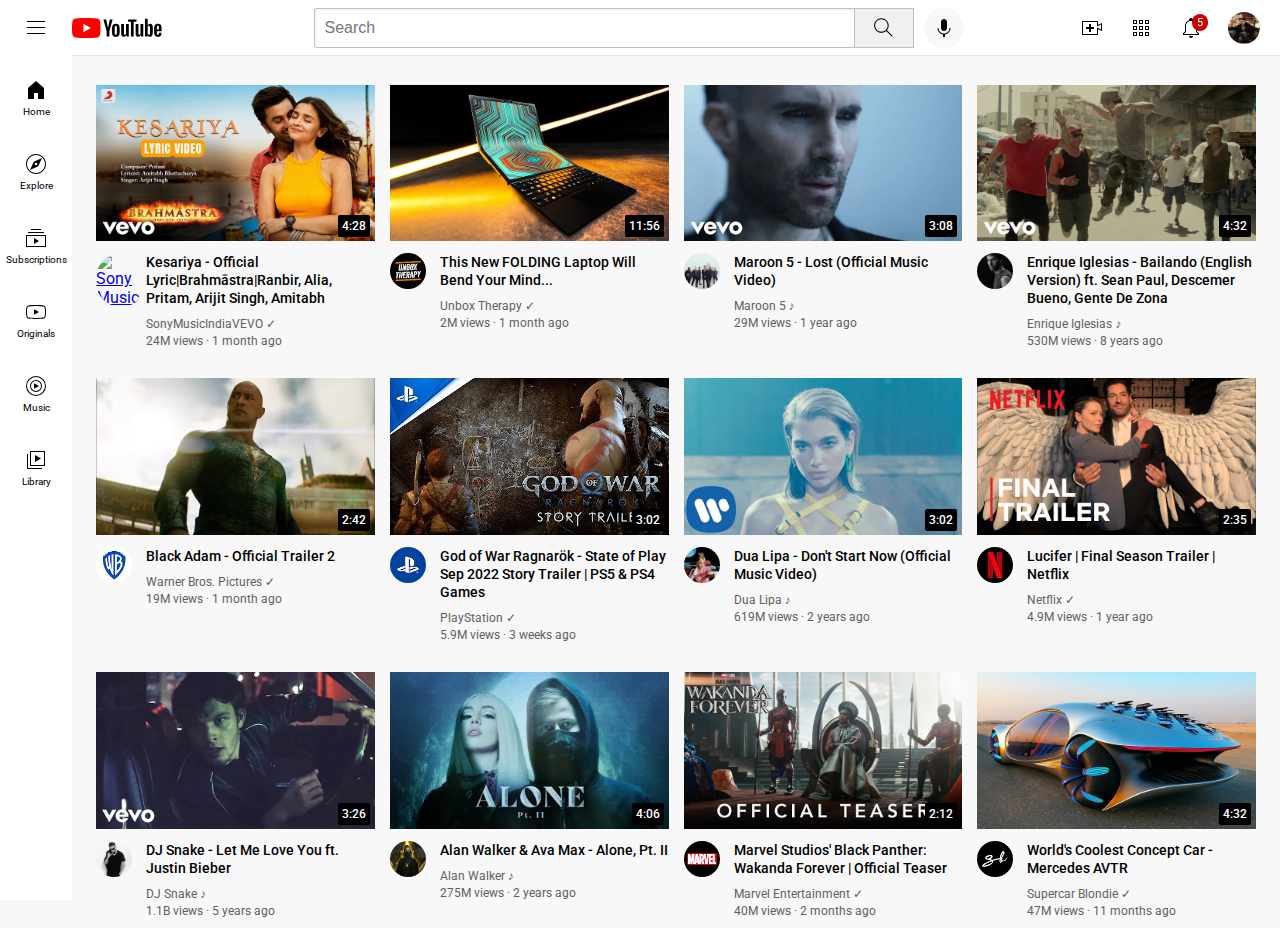
==== youtube.html @ 0675c81c "Add files via upload" ====
<!DOCTYPE html>
<html>
    <head>
        <title>YouTube</title>

        <link rel="icon" href="icons/youtube_logo.svg">
        <link rel="preconnect" href="https://fonts.googleapis.com">
        <link rel="preconnect" href="https://fonts.gstatic.com" crossorigin>
        <link href="https://fonts.googleapis.com/css2?family=Roboto:wght@400;500;700&display=swap" rel="stylesheet">
        <link rel="stylesheet" href="styles/general.css">
        <link rel="stylesheet" href="styles/header.css">
        <link rel="stylesheet" href="styles/sidebar.css">
        <link rel="stylesheet" href="styles/video.css">
    </head>
    <body>
        <header class="header">
            <div class="left-head">
                <img class="hamburger-menu" src="icons/hamburger-menu.svg" alt="Menu">
                <img class="youtube-logo" src="icons/youtube-logo.svg" alt="YouTube">
            </div>

            <div class="middle-head">
                <input class="search-bar" type="text" placeholder="Search" name="" id="">
                <button class="search-button">
                    <img class="search-icon" src="icons/search.svg" alt="Search">
                    <div class="tooltip">Search</div>
                </button>

                <button class="voice-search-button">
                    <img class="voice-search-icon" src="icons/voice-search-icon.svg" alt="Voice Search">
                    <div class="tooltip">Search with your voice</div>
                </button>
            </div>

            <div class="right-head">
                <div class="upload-icon-container">
                    <img class="upload-icon" src="icons/upload.svg" alt="Upload">
                    <div class="tooltip">Create</div>
                </div>
                
                <div class="youtube-apps-icon-container">
                    <img class="youtube-apps-icon" src="icons/youtube-apps.svg" alt="Apps">
                    <div class="tooltip">YouTube apps</div>
                </div>
                
                
                <div class="notifications-icon-container">
                    <img class="notifications-icon" src="icons/notifications.svg" alt="Notifications">
                    <div class="tooltip">Notifications</div>
                    
                    <div class="notifications-count">
                        5
                    </div>
                </div>
                <img class="current-user-pic" src="channels/rm1.jpg" alt="My Profile">
            </div>
            
        </header>

        <nav class="sidebar">
            <div class="sidebar-link">
                <img src="icons/home.svg" alt="Home">
                <div>Home</div>
            </div>

            <div class="sidebar-link">
                <img src="icons/explore.svg" alt="Explore">
                <div>Explore</div>
            </div>

            <div class="sidebar-link">
                <img src="icons/subscriptions.svg" alt="Subscriptions">
                <div>Subscriptions</div>
            </div>

            <div class="sidebar-link">
                <img src="icons/originals.svg" alt="Originals">
                <div>Originals</div>
            </div>

            <div class="sidebar-link">
                <img src="icons/youtube-music.svg" alt="Music">
                <div>Music</div>
            </div>

            <div class="sidebar-link">
                <img src="icons/library.svg" alt="Library">
                <div>Library</div>
            </div>
        </nav>

        <main>
            <section class="video-grid">
                <div class="video-preview">
                    <div class="thumbnail-row">
                        <a href="https://www.youtube.com/watch?v=g6fnFALEseI">
                            <img class="thumbnail" src="thumbnails/kesariya.webp" alt="Kesariya">
                        </a>
                        
                        <div class="video-time">
                            4:28
                        </div>
                    </div>
        
                    <div class="video-desc-grid">
                        <div class="channel-pic">
                            <a href="https://www.youtube.com/user/sonymusicindiaVEVO">
                                <img class="profile" src="channels/Sony.jpg" alt="Sony Music">
                            </a>
                        </div>
        
                        <div class="video-desc">
                            <p class="video-title">
                                Kesariya - Official Lyric|Brahmāstra|Ranbir, Alia, Pritam, Arijit Singh, Amitabh
                            </p>
                            
                            <p class="video-author">
                                SonyMusicIndiaVEVO &#10003;
                            </p>
                            
                            <p class="video-stats">
                                24M views &#183; 1 month ago
                            </p>
                        </div>
                    </div>
                </div>
        
                <div class="video-preview">
                    <div class="thumbnail-row">
                        <a href="https://www.youtube.com/watch?v=v0rhBaGAaVU">
                            <img class="thumbnail" src="thumbnails/laptop.webp" alt="Foldable Laptop">
                        </a>
    
                        <div class="video-time">
                            11:56
                        </div>
                    </div>
        
                    <div class="video-desc-grid">
                        <div class="channel-pic">
                            <a href="https://www.youtube.com/c/unboxtherapy">
                                <img class="profile" src="channels/unbox.jpg" alt="Unbox Therapy">
                            </a>
                        </div>
        
                        <div class="video-desc">
                            <p class="video-title">
                                This New FOLDING Laptop Will Bend Your Mind...
                            </p>
                            
                            <p class="video-author">
                                Unbox Therapy &#10003;
                            </p>
                            
                            <p class="video-stats">
                                2M views &#183; 1 month ago
                            </p>
                        </div>
                    </div>
                </div>
        
                <div class="video-preview">
                    <div class="thumbnail-row">
                        <a href="https://www.youtube.com/watch?v=U05fwua9-D4">
                            <img class="thumbnail" src="thumbnails/lost.webp" alt="Lost">
                        </a>
    
                        <div class="video-time">
                            3:08
                        </div>
                    </div>
        
                    <div class="video-desc-grid">
                        <div class="channel-pic">
                            <a href="https://www.youtube.com/user/Maroon5VEVO">
                                <img class="profile" src="channels/maroon.jpg" alt="Maroon 5">
                            </a>
                        </div>
        
                        <div class="video-desc">
                            <p class="video-title">
                                Maroon 5 - Lost (Official Music Video)
                            </p>
                            
                            <p class="video-author">
                                Maroon 5 &#9834;
                            </p>
                            
                            <p class="video-stats">
                                29M views &#183; 1 year ago
                            </p>
                        </div>
                    </div>
                </div>
        
                <div class="video-preview">
                    <div class="thumbnail-row">
                        <a href="https://www.youtube.com/watch?v=b8I-7Wk_Vbc">
                            <img class="thumbnail" src="thumbnails/bailando.webp" alt="Bailando">
                        </a>
    
                        <div class="video-time">
                            4:32
                        </div>
                    </div>
        
                    <div class="video-desc-grid">
                        <div class="channel-pic">
                            <a href="https://www.youtube.com/user/EnriqueIglesiasVEVO">
                                <img class="profile" src="channels/enrique.jpg" alt="Enrique Iglesias">
                            </a>
                        </div>
        
                        <div class="video-desc">
                            <p class="video-title">
                                Enrique Iglesias - Bailando (English Version) ft. Sean Paul, Descemer Bueno, Gente De Zona
                            </p>
                            
                            <p class="video-author">
                                Enrique Iglesias &#9834;
                            </p>
                            
                            <p class="video-stats">
                                530M views &#183; 8 years ago
                            </p>
                        </div>
                    </div>
                </div>
        
                <div class="video-preview">
                    <div class="thumbnail-row">
                        <a href="https://www.youtube.com/watch?v=mkomfZHG5q4">
                            <img class="thumbnail" src="thumbnails/black_adam.webp" alt="Black Adam">
                        </a>
    
                        <div class="video-time">
                            2:42
                        </div>
                    </div>
        
                    <div class="video-desc-grid">
                        <div class="channel-pic">
                            <a href="https://www.youtube.com/wbpictures">
                                <img class="profile" src="channels/wb.jpg" alt="Warner Bros. Pictures">
                            </a>
                        </div>
        
                        <div class="video-desc">
                            <p class="video-title">
                                Black Adam - Official Trailer 2
                            </p>
                            
                            <p class="video-author">
                                Warner Bros. Pictures &#10003;
                            </p>
                            
                            <p class="video-stats">
                                19M views &#183; 1 month ago
                            </p>
                        </div>
                    </div>
                </div>
        
                <div class="video-preview">
                    <div class="thumbnail-row">
                        <a href="https://www.youtube.com/watch?v=hfJ4Km46A-0">
                            <img class="thumbnail" src="thumbnails/gow.webp" alt="God of War">
                        </a>
    
                        <div class="video-time">
                            3:02
                        </div>
                    </div>
        
                    <div class="video-desc-grid">
                        <div class="channel-pic">
                            <a href="https://www.youtube.com/c/PlayStation">
                                <img class="profile" src="channels/ps.jpg" alt="PlayStation">
                            </a>
                        </div>
        
                        <div class="video-desc">
                            <p class="video-title">
                                God of War Ragnarök - State of Play Sep 2022 Story Trailer | PS5 & PS4 Games
                            </p>
                            
                            <p class="video-author">
                                PlayStation &#10003;
                            </p>
                            
                            <p class="video-stats">
                                5.9M views &#183; 3 weeks ago
                            </p>
                        </div>
                    </div>
                </div>
    
                <div class="video-preview">
                    <div class="thumbnail-row">
                        <a href="https://www.youtube.com/watch?v=oygrmJFKYZY">
                            <img class="thumbnail" src="thumbnails/dont_start_now.webp" alt="Don't Start Now">
                        </a>
    
                        <div class="video-time">
                            3:02
                        </div>
                    </div>
        
                    <div class="video-desc-grid">
                        <div class="channel-pic">
                            <a href="https://www.youtube.com/c/dualipa">
                                <img class="profile" src="channels/dua.jpg" alt="Dua Lipa">
                            </a>
                        </div>
        
                        <div class="video-desc">
                            <p class="video-title">
                                Dua Lipa - Don't Start Now (Official Music Video)
                            </p>
                            
                            <p class="video-author">
                                Dua Lipa &#9834;
                            </p>
                            
                            <p class="video-stats">
                                619M views &#183; 2 years ago
                            </p>
                        </div>
                    </div>
                </div>
    
                <div class="video-preview">
                    <div class="thumbnail-row">
                        <a href="https://www.youtube.com/watch?v=ueMwVGBwqRo">
                            <img class="thumbnail" src="thumbnails/lucifer.webp" alt="Lucifer">
                        </a>
    
                        <div class="video-time">
                            2:35
                        </div>
                    </div>
        
                    <div class="video-desc-grid">
                        <div class="channel-pic">
                            <a href="https://www.youtube.com/c/Netflix">
                                <img class="profile" src="channels/netflix.jpg" alt="Netflix">
                            </a>
                        </div>
        
                        <div class="video-desc">
                            <p class="video-title">
                                Lucifer | Final Season Trailer | Netflix
                            </p>
                            
                            <p class="video-author">
                                Netflix &#10003;
                            </p>
                            
                            <p class="video-stats">
                                4.9M views &#183; 1 year ago
                            </p>
                        </div>
                    </div>
                </div>
    
                <div class="video-preview">
                    <div class="thumbnail-row">
                        <a href="https://www.youtube.com/watch?v=euCqAq6BRa4">
                            <img class="thumbnail" src="thumbnails/let_me_love_you.webp" alt="Let Me Love You">
                        </a>
    
                        <div class="video-time">
                            3:26
                        </div>
                    </div>
        
                    <div class="video-desc-grid">
                        <div class="channel-pic">
                            <a href="https://www.youtube.com/user/DJSnakeVEVO">
                                <img class="profile" src="channels/snake.jpg" alt="DJ Snake">
                            </a>
                        </div>
        
                        <div class="video-desc">
                            <p class="video-title">
                                DJ Snake - Let Me Love You ft. Justin Bieber
                            </p>
                            
                            <p class="video-author">
                                DJ Snake &#9834;
                            </p>
                            
                            <p class="video-stats">
                                1.1B views &#183; 5 years ago
                            </p>
                        </div>
                    </div>
                </div>
    
                <div class="video-preview">
                    <div class="thumbnail-row">
                        <a href="https://www.youtube.com/watch?v=HhjHYkPQ8F0">
                            <img class="thumbnail" src="thumbnails/alone_pt_2.webp" alt="Alone Pt. II">
                        </a>
    
                        <div class="video-time">
                            4:06
                        </div>
                    </div>
        
                    <div class="video-desc-grid">
                        <div class="channel-pic">
                            <a href="https://www.youtube.com/c/Alanwalkermusic">
                                <img class="profile" src="channels/alan.jpg" alt="Alan Walker">
                            </a>
                        </div>
        
                        <div class="video-desc">
                            <p class="video-title">
                                Alan Walker & Ava Max - Alone, Pt. II
                            </p>
                            
                            <p class="video-author">
                                Alan Walker &#9834;
                            </p>
                            
                            <p class="video-stats">
                                275M views &#183; 2 years ago
                            </p>
                        </div>
                    </div>
                </div>
    
                <div class="video-preview">
                    <div class="thumbnail-row">
                        <a href="https://www.youtube.com/watch?v=RlOB3UALvrQ">
                            <img class="thumbnail" src="thumbnails/black_panther.webp" alt="Black Panther">
                        </a>
    
                        <div class="video-time">
                            2:12
                        </div>
                    </div>
        
                    <div class="video-desc-grid">
                        <div class="channel-pic">
                            <a href="https://www.youtube.com/c/marvel">
                                <img class="profile" src="channels/marvel.jpg" alt="Marvel Entertainment">
                            </a>
                        </div>
        
                        <div class="video-desc">
                            <p class="video-title">
                                Marvel Studios' Black Panther: Wakanda Forever | Official Teaser
                            </p>
                            
                            <p class="video-author">
                                Marvel Entertainment &#10003;
                            </p>
                            
                            <p class="video-stats">
                                40M views &#183; 2 months ago
                            </p>
                        </div>
                    </div>
                </div>
    
                <div class="video-preview">
                    <div class="thumbnail-row">
                        <a href="https://www.youtube.com/watch?v=ekgUjyWe1Yc">
                            <img class="thumbnail" src="thumbnails/mercedes.webp" alt="Mercedes">
                        </a>
    
                        <div class="video-time">
                            4:32
                        </div>
                    </div>
        
                    <div class="video-desc-grid">
                        <div class="channel-pic">
                            <a href="https://www.youtube.com/c/SupercarBlondie">
                                <img class="profile" src="channels/supercar.jpg" alt="Supercar Blondie">
                            </a>
                        </div>
        
                        <div class="video-desc">
                            <p class="video-title">
                                World's Coolest Concept Car - Mercedes AVTR
                            </p>
                            
                            <p class="video-author">
                                Supercar Blondie &#10003;
                            </p>
                            
                            <p class="video-stats">
                                47M views &#183; 11 months ago
                            </p>
                        </div>
                    </div>
                </div>
            </section>
        </main> 
    </body>
</html>
---- styles/general.css ----
p {
    margin-top: 0;
    margin-bottom: 0;
    cursor: default;
}

body {
    font-family: Roboto, Arial;
    margin: 0;
    padding: 85px 24px 10px 96px;
    background-color: rgb(248, 248, 248);
}
---- styles/header.css ----
.header {
    display: flex;
    flex-direction: row;
    justify-content: space-between;
    height: 55px;
    position: fixed;
    top: 0;
    right: 0;
    left: 0;
    z-index: 100;
    background-color: white;
    border-bottom: 1px solid rgb(228, 228, 228);
}

.left-head {
    display: flex;
    align-items: center;
}

.hamburger-menu {
    height: 24px;
    margin-left: 24px;
    margin-right: 24px;
    cursor: pointer;
}

.youtube-logo {
    height: 20px;
    cursor: pointer;
}

.middle-head {
    display: flex;
    flex: 1;
    align-items: center;
    margin-left: 70px;
    margin-right: 35px;
    max-width: 650px;
}

.search-bar {
    flex: 1;
    height: 36px;
    font-size: 16px;
    padding-left: 10px;
    width: 0;
    border: 1px solid rgb(192, 192, 192);
    border-radius: 2px;
    box-shadow: inset 1px 2px 3px rgba(0, 0, 0, 0.05);
}

.search-bar::placeholder {
    font-size: 16px;
}

.search-button {
    height: 40px;
    width: 60px;
    background-color: rgb(240, 240, 240);
    border: 1px solid rgb(192, 192, 192);
    margin-left: -1px;
    margin-right: 10px;
}

.search-button,
.voice-search-button,
.upload-icon-container,
.youtube-apps-icon-container,
.notifications-icon-container {
    display: flex;
    justify-content: center;
    align-items: center;
    position: relative;
    cursor: pointer;
}

.search-button .tooltip,
.voice-search-button .tooltip,
.upload-icon-container .tooltip,
.youtube-apps-icon-container .tooltip,
.notifications-icon-container .tooltip {
    position: absolute;
    bottom: -30px;
    background-color: gray;
    color: white;
    padding: 4px 8px;
    border-radius: 2px;
    font-size: 12px;
    opacity: 0;
    transition: opacity 0.15s;
    pointer-events: none;
    white-space: nowrap;
}

.search-button:hover .tooltip,
.voice-search-button:hover .tooltip,
.upload-icon-container:hover .tooltip,
.youtube-apps-icon-container:hover .tooltip,
.notifications-icon-container:hover .tooltip {
    opacity: 1;
}

.search-icon {
    height: 25px;
}

.voice-search-button {
    height: 40px;
    width: 40px;
    border-radius: 20px;
    border: none;
    background-color: rgb(248, 248, 248);
}


.voice-search-icon {
    height: 24px;
}

.right-head {
    display: flex;
    flex-shrink: 0;
    align-items: center;
    justify-content: space-between;
    width: 180px;
    margin-right: 20px;
}

.upload-icon {
    height: 24px;
}

.youtube-apps-icon {
    height: 24px;
}

.notifications-icon-container {
    position: relative;
}

.notifications-icon {
    height: 24px;
}

.notifications-count {
    position: absolute;
    top: -2px;
    right: -5px;
    font-size: 11px;
    background-color: rgb(200, 0, 0);
    color: white;
    padding: 2px 5px;
    border-radius: 10px;
}

.current-user-pic {
    height: 32px;
    width: 32px;
    border-radius: 17px;
    cursor: pointer;
}
---- styles/sidebar.css ----
.sidebar {
    position: fixed;
    top: 55px;
    left: 0;
    bottom: 0;
    width: 72px;
    background-color: white;
    z-index: 200;
    padding-top: 5px;
}

.sidebar-link {
    display: flex;
    flex-direction: column;
    justify-content: center;
    align-items: center;
    height: 74px;
    cursor: pointer;
}

.sidebar-link img {
    height: 24px;
    margin-bottom: 4px;
}

.sidebar-link div {
    font-size: 10px;
}

.sidebar-link:hover {
    background-color: rgb(235, 235, 235);
}
---- styles/video.css ----
.thumbnail {
    width: 100%;
}

.video-title {
    margin-top: 0;
    font-size: 14px;
    font-weight: 500;
    line-height: 18px;
    margin-bottom: 10px;
}

.video-author, .video-stats {
    font-size: 12px;
    color: rgb(96, 96,96);
}

.video-author {
    margin-bottom: 3px;
}

.video-grid {
    display: grid;
    grid-template-columns: 1fr 1fr 1fr;
    column-gap: 15px;
    row-gap: 30px;
}

@media (max-width: 750px) {
    .video-grid {
        grid-template-columns: 1fr 1fr;
    }
}

@media (min-width: 751px) and (max-width: 999px) {
    .video-grid {
        grid-template-columns: 1fr 1fr 1fr;
    }
}

@media (min-width: 1000px) {
    .video-grid {
        grid-template-columns: 1fr 1fr 1fr 1fr;
    }
}

.video-desc-grid {
    display: grid;
    grid-template-columns: 50px 1fr;
}

.profile {
    width: 36px;
    border-radius: 50px;
}

.thumbnail-row {
    position: relative;
    margin-bottom: 8px;
}

.video-time {
    font-size: 12px;
    font-weight: 500;
    padding: 4px;
    border-radius: 2px;
    position: absolute;
    bottom: 8px;
    right: 5px;
    background-color: black;
    color: white;
}
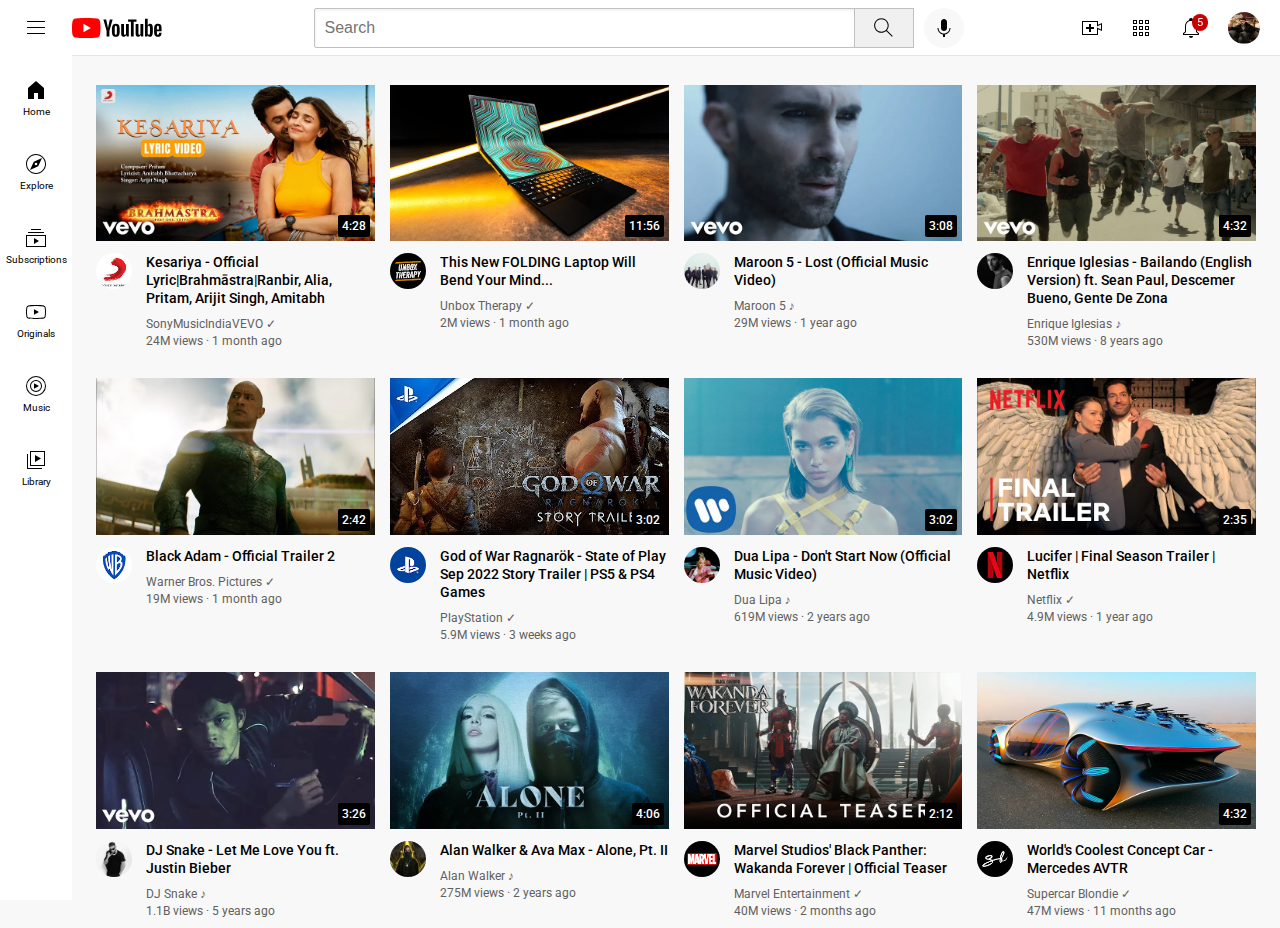
==== commit 5ae2c044: "Add files via upload" ====
--- a/youtube.html
+++ b/youtube.html
@@ -105,7 +105,7 @@
                     <div class="video-desc-grid">
                         <div class="channel-pic">
                             <a href="https://www.youtube.com/user/sonymusicindiaVEVO">
-                                <img class="profile" src="channels/Sony.jpg" alt="Sony Music">
+                                <img class="profile" src="channels/sony.jpg" alt="Sony Music">
                             </a>
                         </div>
         
